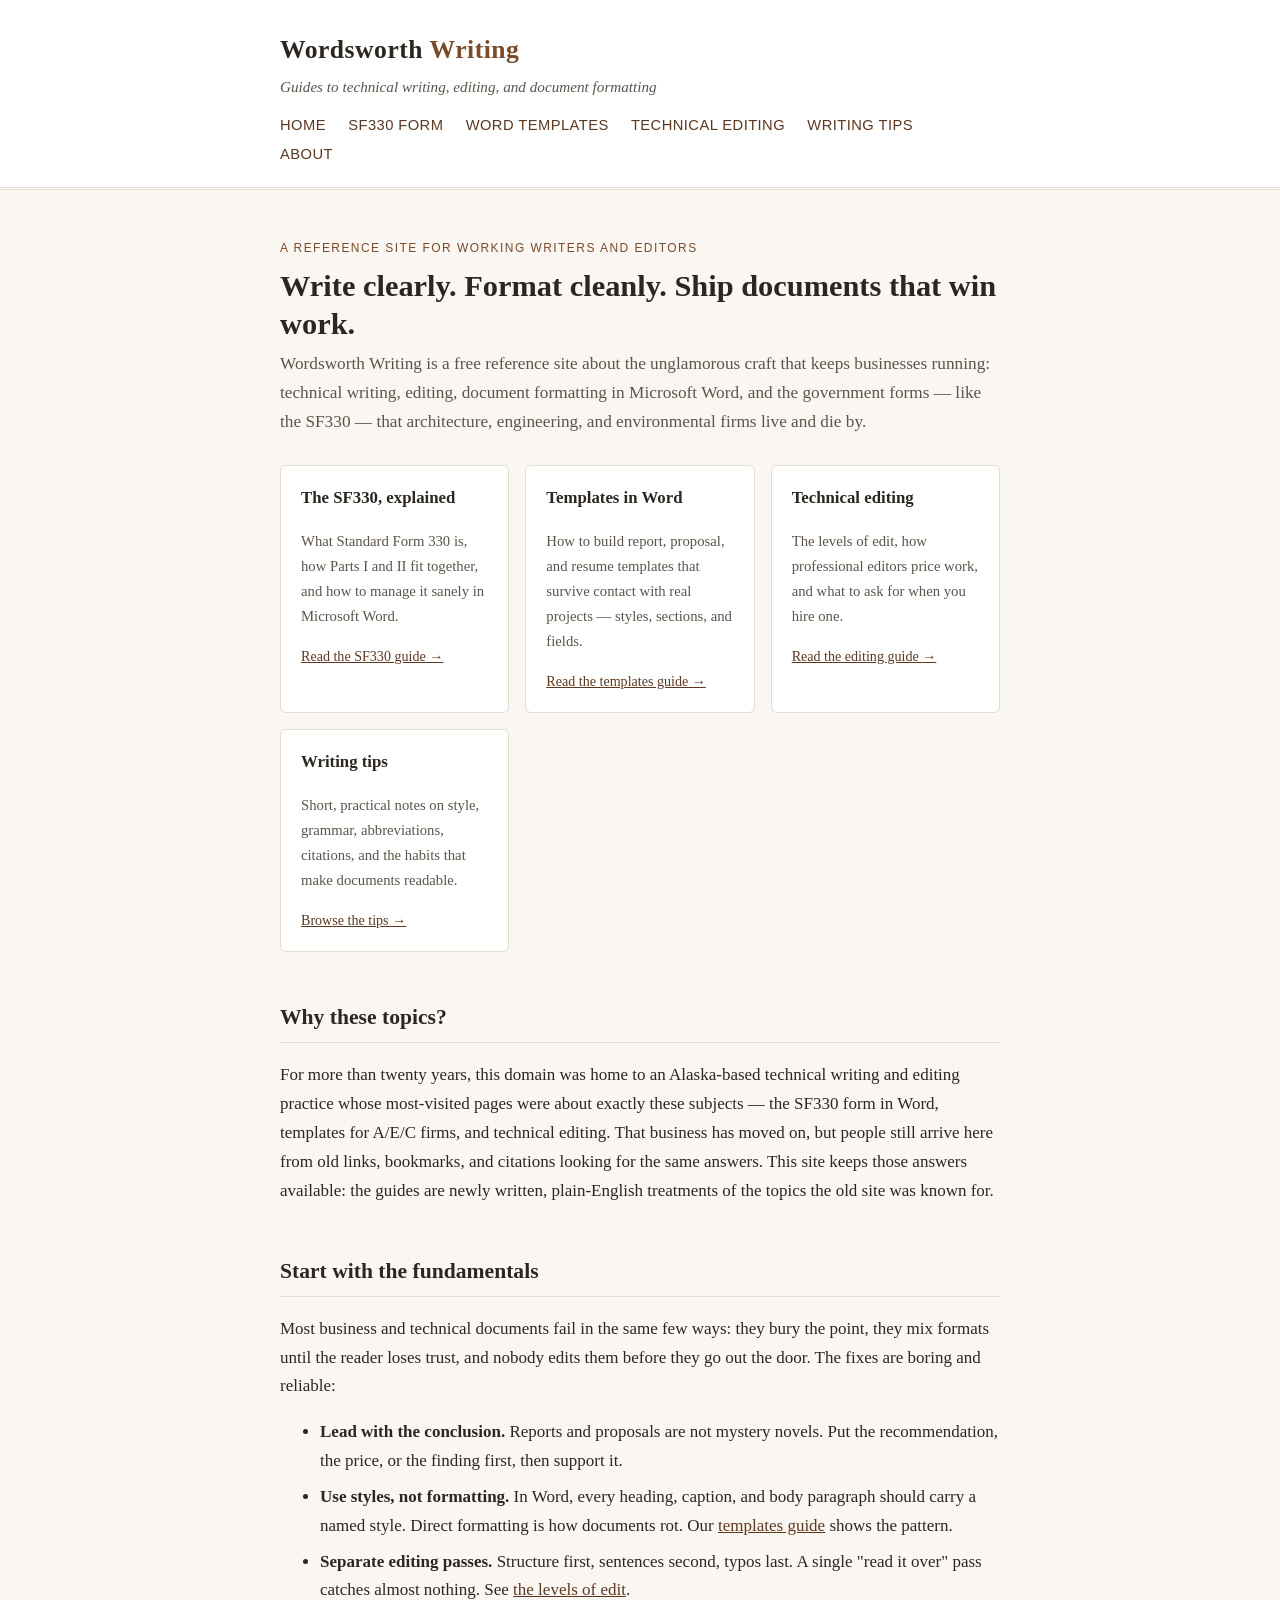
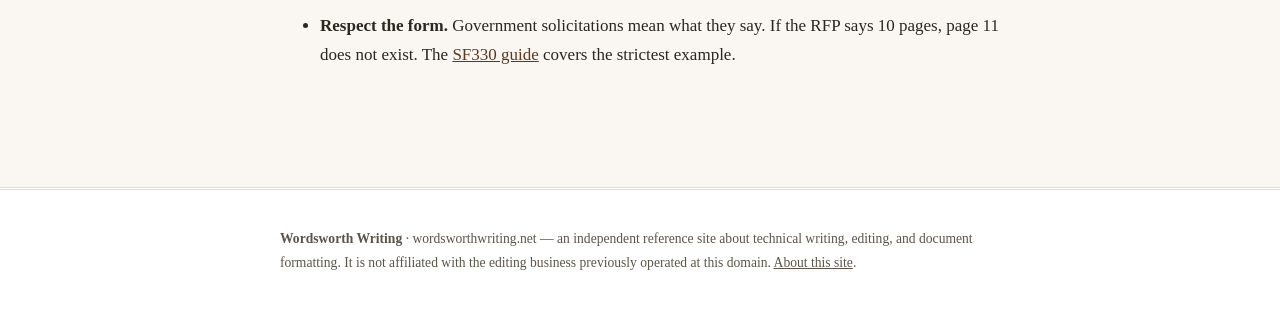
==== index.html @ 0b2d09cc "Wordsworth Writing — static reference site for wordsworthwriting.net Original guides on the SF330 fo" ====
<!DOCTYPE html>
<html lang="en">
<head>
<meta charset="utf-8">
<meta name="viewport" content="width=device-width, initial-scale=1">
<title>Wordsworth Writing — Technical Writing, Editing &amp; Government Forms Guides</title>
<meta name="description" content="Practical guides to technical writing and editing, document formatting in Microsoft Word, the SF330 federal form, and templates for A/E/C firms.">
<link rel="canonical" href="https://wordsworthwriting.net/">
<link rel="stylesheet" href="/assets/style.css">
</head>
<body>
<header class="site">
  <div class="inner">
    <a class="brand" href="/">Wordsworth<span> Writing</span></a>
    <p class="tagline">Guides to technical writing, editing, and document formatting</p>
    <nav class="main">
      <a href="/">Home</a>
      <a href="/sf330-form-in-microsoft-word/">SF330 Form</a>
      <a href="/templates-in-microsoft-word/">Word Templates</a>
      <a href="/technical-editing-document-formatting-services/">Technical Editing</a>
      <a href="/writing-tips/">Writing Tips</a>
      <a href="/about/">About</a>
    </nav>
  </div>
</header>
<main>
  <p class="kicker">A reference site for working writers and editors</p>
  <h1>Write clearly. Format cleanly. Ship documents that win work.</h1>
  <p class="lede">Wordsworth Writing is a free reference site about the unglamorous craft that keeps businesses running: technical writing, editing, document formatting in Microsoft Word, and the government forms — like the SF330 — that architecture, engineering, and environmental firms live and die by.</p>

  <div class="card-grid">
    <div class="card">
      <h3>The SF330, explained</h3>
      <p>What Standard Form 330 is, how Parts I and II fit together, and how to manage it sanely in Microsoft Word.</p>
      <p><a class="more" href="/sf330-form-in-microsoft-word/">Read the SF330 guide →</a></p>
    </div>
    <div class="card">
      <h3>Templates in Word</h3>
      <p>How to build report, proposal, and resume templates that survive contact with real projects — styles, sections, and fields.</p>
      <p><a class="more" href="/templates-in-microsoft-word/">Read the templates guide →</a></p>
    </div>
    <div class="card">
      <h3>Technical editing</h3>
      <p>The levels of edit, how professional editors price work, and what to ask for when you hire one.</p>
      <p><a class="more" href="/technical-editing-document-formatting-services/">Read the editing guide →</a></p>
    </div>
    <div class="card">
      <h3>Writing tips</h3>
      <p>Short, practical notes on style, grammar, abbreviations, citations, and the habits that make documents readable.</p>
      <p><a class="more" href="/writing-tips/">Browse the tips →</a></p>
    </div>
  </div>

  <h2>Why these topics?</h2>
  <p>For more than twenty years, this domain was home to an Alaska-based technical writing and editing practice whose most-visited pages were about exactly these subjects — the SF330 form in Word, templates for A/E/C firms, and technical editing. That business has moved on, but people still arrive here from old links, bookmarks, and citations looking for the same answers. This site keeps those answers available: the guides are newly written, plain-English treatments of the topics the old site was known for.</p>

  <h2>Start with the fundamentals</h2>
  <p>Most business and technical documents fail in the same few ways: they bury the point, they mix formats until the reader loses trust, and nobody edits them before they go out the door. The fixes are boring and reliable:</p>
  <ul>
    <li><strong>Lead with the conclusion.</strong> Reports and proposals are not mystery novels. Put the recommendation, the price, or the finding first, then support it.</li>
    <li><strong>Use styles, not formatting.</strong> In Word, every heading, caption, and body paragraph should carry a named style. Direct formatting is how documents rot. Our <a href="/templates-in-microsoft-word/">templates guide</a> shows the pattern.</li>
    <li><strong>Separate editing passes.</strong> Structure first, sentences second, typos last. A single "read it over" pass catches almost nothing. See <a href="/technical-editing-document-formatting-services/">the levels of edit</a>.</li>
    <li><strong>Respect the form.</strong> Government solicitations mean what they say. If the RFP says 10 pages, page 11 does not exist. The <a href="/sf330-form-in-microsoft-word/">SF330 guide</a> covers the strictest example.</li>
  </ul>
</main>
<footer class="site">
  <div class="inner">
    <p><strong>Wordsworth Writing</strong> · wordsworthwriting.net — an independent reference site about technical writing, editing, and document formatting. It is not affiliated with the editing business previously operated at this domain. <a href="/about/">About this site</a>.</p>
  </div>
</footer>
</body>
</html>
---- assets/style.css ----
:root {
  --ink: #2b2620;
  --ink-soft: #5c544a;
  --paper: #faf7f2;
  --card: #ffffff;
  --accent: #7a4a2b;
  --accent-dark: #5d3820;
  --rule: #e4dcd0;
  --max: 760px;
}
* { box-sizing: border-box; }
body {
  margin: 0;
  background: var(--paper);
  color: var(--ink);
  font-family: Georgia, "Times New Roman", serif;
  line-height: 1.7;
  font-size: 17px;
}
header.site {
  border-bottom: 3px double var(--rule);
  background: var(--card);
}
header.site .inner {
  max-width: var(--max);
  margin: 0 auto;
  padding: 28px 20px 18px;
}
.brand {
  font-size: 1.6rem;
  font-weight: bold;
  letter-spacing: 0.02em;
  color: var(--ink);
  text-decoration: none;
}
.brand span { color: var(--accent); }
.tagline {
  color: var(--ink-soft);
  font-style: italic;
  margin: 2px 0 12px;
  font-size: 0.95rem;
}
nav.main a {
  color: var(--accent-dark);
  text-decoration: none;
  margin-right: 18px;
  font-size: 0.92rem;
  font-family: "Helvetica Neue", Arial, sans-serif;
  letter-spacing: 0.03em;
  text-transform: uppercase;
}
nav.main a:hover { text-decoration: underline; }
main {
  max-width: var(--max);
  margin: 0 auto;
  padding: 36px 20px 60px;
}
h1 { font-size: 1.9rem; line-height: 1.25; margin: 0 0 6px; }
h2 { font-size: 1.35rem; margin-top: 2.2em; border-bottom: 1px solid var(--rule); padding-bottom: 6px; }
h3 { font-size: 1.1rem; margin-top: 1.8em; }
.kicker {
  font-family: "Helvetica Neue", Arial, sans-serif;
  text-transform: uppercase;
  letter-spacing: 0.12em;
  font-size: 0.75rem;
  color: var(--accent);
  margin-bottom: 8px;
}
.lede { font-size: 1.08rem; color: var(--ink-soft); margin-top: 0; }
a { color: var(--accent-dark); }
table {
  border-collapse: collapse;
  width: 100%;
  margin: 1.2em 0;
  font-size: 0.95rem;
  background: var(--card);
}
th, td {
  border: 1px solid var(--rule);
  padding: 8px 12px;
  text-align: left;
  vertical-align: top;
}
th { background: #f1ebe1; font-family: "Helvetica Neue", Arial, sans-serif; font-size: 0.85rem; }
.card-grid {
  display: grid;
  grid-template-columns: repeat(auto-fit, minmax(220px, 1fr));
  gap: 16px;
  margin: 28px 0;
}
.card {
  background: var(--card);
  border: 1px solid var(--rule);
  border-radius: 6px;
  padding: 18px 20px;
}
.card h2, .card h3 { margin-top: 0; border: none; padding: 0; font-size: 1.05rem; }
.card p { font-size: 0.92rem; color: var(--ink-soft); margin-bottom: 0; }
.card a.more { font-size: 0.88rem; }
blockquote {
  margin: 1.5em 0;
  padding: 12px 20px;
  border-left: 4px solid var(--accent);
  background: var(--card);
  font-style: italic;
  color: var(--ink-soft);
}
ul li, ol li { margin-bottom: 0.4em; }
.note {
  background: #f4efe6;
  border: 1px solid var(--rule);
  border-radius: 6px;
  padding: 14px 18px;
  font-size: 0.92rem;
  color: var(--ink-soft);
}
footer.site {
  border-top: 3px double var(--rule);
  background: var(--card);
  margin-top: 40px;
}
footer.site .inner {
  max-width: var(--max);
  margin: 0 auto;
  padding: 24px 20px 32px;
  font-size: 0.85rem;
  color: var(--ink-soft);
}
footer.site a { color: var(--ink-soft); }
@media (max-width: 600px) {
  nav.main a { display: inline-block; margin-bottom: 6px; }
  h1 { font-size: 1.5rem; }
}
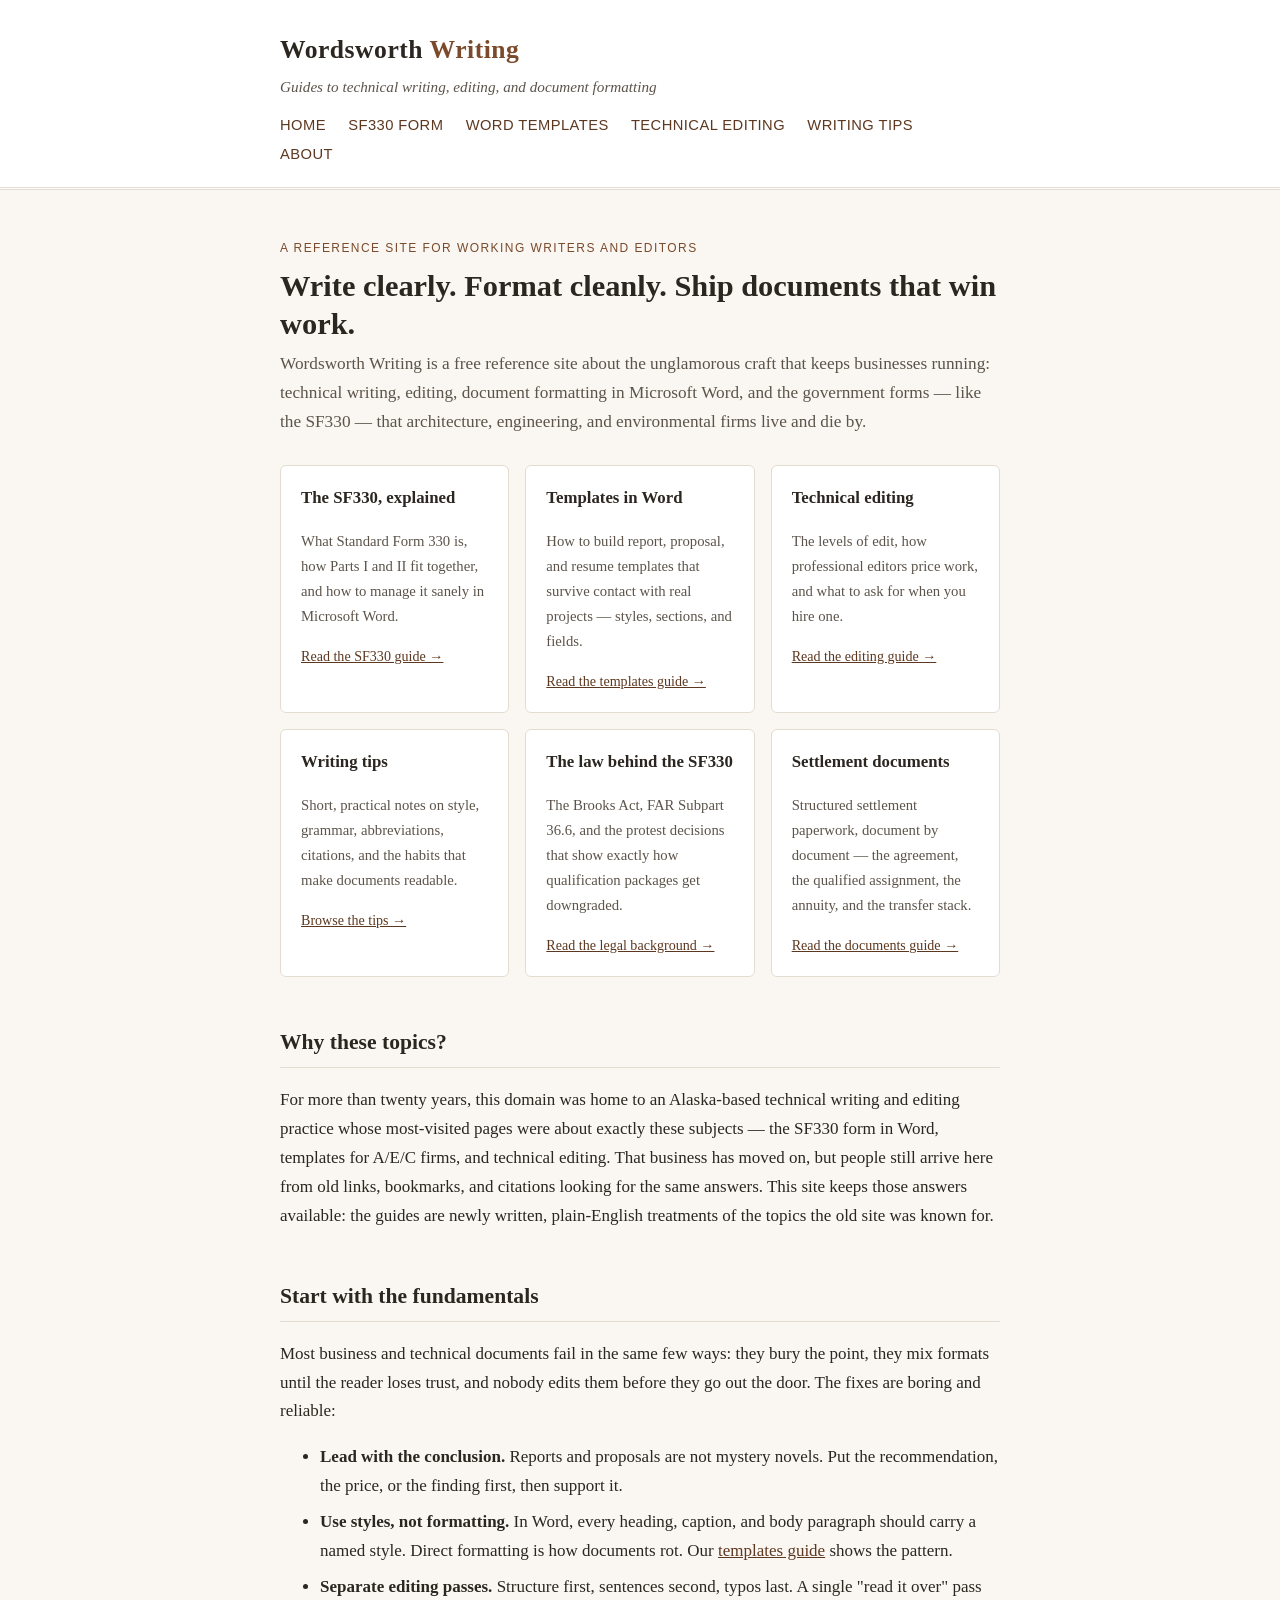
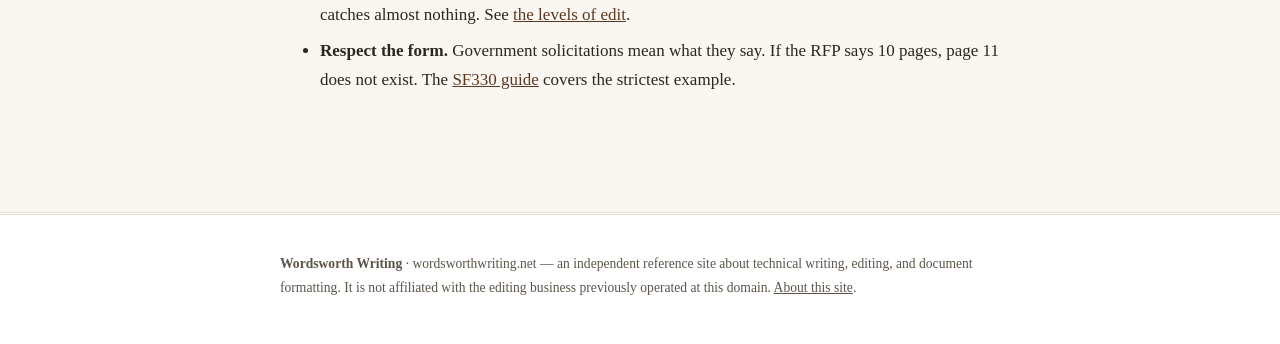
==== commit c1e255af: "Two new guides + SF330 accuracy pass from primary sources - /sf330-requirements-brooks-act/: Brooks " ====
--- a/index.html
+++ b/index.html
@@ -7,6 +7,26 @@
 <meta name="description" content="Practical guides to technical writing and editing, document formatting in Microsoft Word, the SF330 federal form, and templates for A/E/C firms.">
 <link rel="canonical" href="https://wordsworthwriting.net/">
 <link rel="stylesheet" href="/assets/style.css">
+<script src="https://analytics.ahrefs.com/analytics.js" data-key="I5KtGYEiLuMY2RCIORJcwQ" async></script>
+<meta property="og:type" content="website">
+<meta property="og:site_name" content="Wordsworth Writing">
+<meta property="og:url" content="https://wordsworthwriting.net/">
+<meta property="og:title" content="Wordsworth Writing — Technical Writing, Editing &amp; Government Forms Guides">
+<meta property="og:description" content="Practical guides to technical writing and editing, document formatting in Microsoft Word, the SF330 federal form, and templates for A/E/C firms.">
+<meta property="og:image" content="https://wordsworthwriting.net/assets/og-image.png">
+<meta property="og:image:width" content="1200">
+<meta property="og:image:height" content="630">
+<meta name="twitter:card" content="summary_large_image">
+<meta name="twitter:title" content="Wordsworth Writing — Technical Writing, Editing &amp; Government Forms Guides">
+<meta name="twitter:description" content="Practical guides to technical writing and editing, document formatting in Microsoft Word, the SF330 federal form, and templates for A/E/C firms.">
+<meta name="twitter:image" content="https://wordsworthwriting.net/assets/og-image.png">
+<link rel="icon" href="/favicon.ico" sizes="32x32">
+<link rel="icon" type="image/png" href="/assets/icon-192.png" sizes="192x192">
+<link rel="apple-touch-icon" href="/apple-touch-icon.png">
+<link rel="manifest" href="/site.webmanifest">
+<link rel="alternate" type="text/plain" href="/llms.txt" title="LLM-friendly content">
+<script type="application/ld+json">{"@context":"https://schema.org","@type":"WebSite","@id":"https://wordsworthwriting.net/#website","url":"https://wordsworthwriting.net/","name":"Wordsworth Writing","description":"Guides to technical writing, editing, and document formatting.","publisher":{"@id":"https://wordsworthwriting.net/#org"}}</script>
+<script type="application/ld+json">{"@context":"https://schema.org","@type":"Organization","@id":"https://wordsworthwriting.net/#org","name":"Wordsworth Writing","url":"https://wordsworthwriting.net/","logo":"https://wordsworthwriting.net/assets/icon-512.png"}</script>
 </head>
 <body>
 <header class="site">
@@ -49,6 +69,16 @@
       <p>Short, practical notes on style, grammar, abbreviations, citations, and the habits that make documents readable.</p>
       <p><a class="more" href="/writing-tips/">Browse the tips →</a></p>
     </div>
+    <div class="card">
+      <h3>The law behind the SF330</h3>
+      <p>The Brooks Act, FAR Subpart 36.6, and the protest decisions that show exactly how qualification packages get downgraded.</p>
+      <p><a class="more" href="/sf330-requirements-brooks-act/">Read the legal background →</a></p>
+    </div>
+    <div class="card">
+      <h3>Settlement documents</h3>
+      <p>Structured settlement paperwork, document by document — the agreement, the qualified assignment, the annuity, and the transfer stack.</p>
+      <p><a class="more" href="/structured-settlement-documents/">Read the documents guide →</a></p>
+    </div>
   </div>
 
   <h2>Why these topics?</h2>
